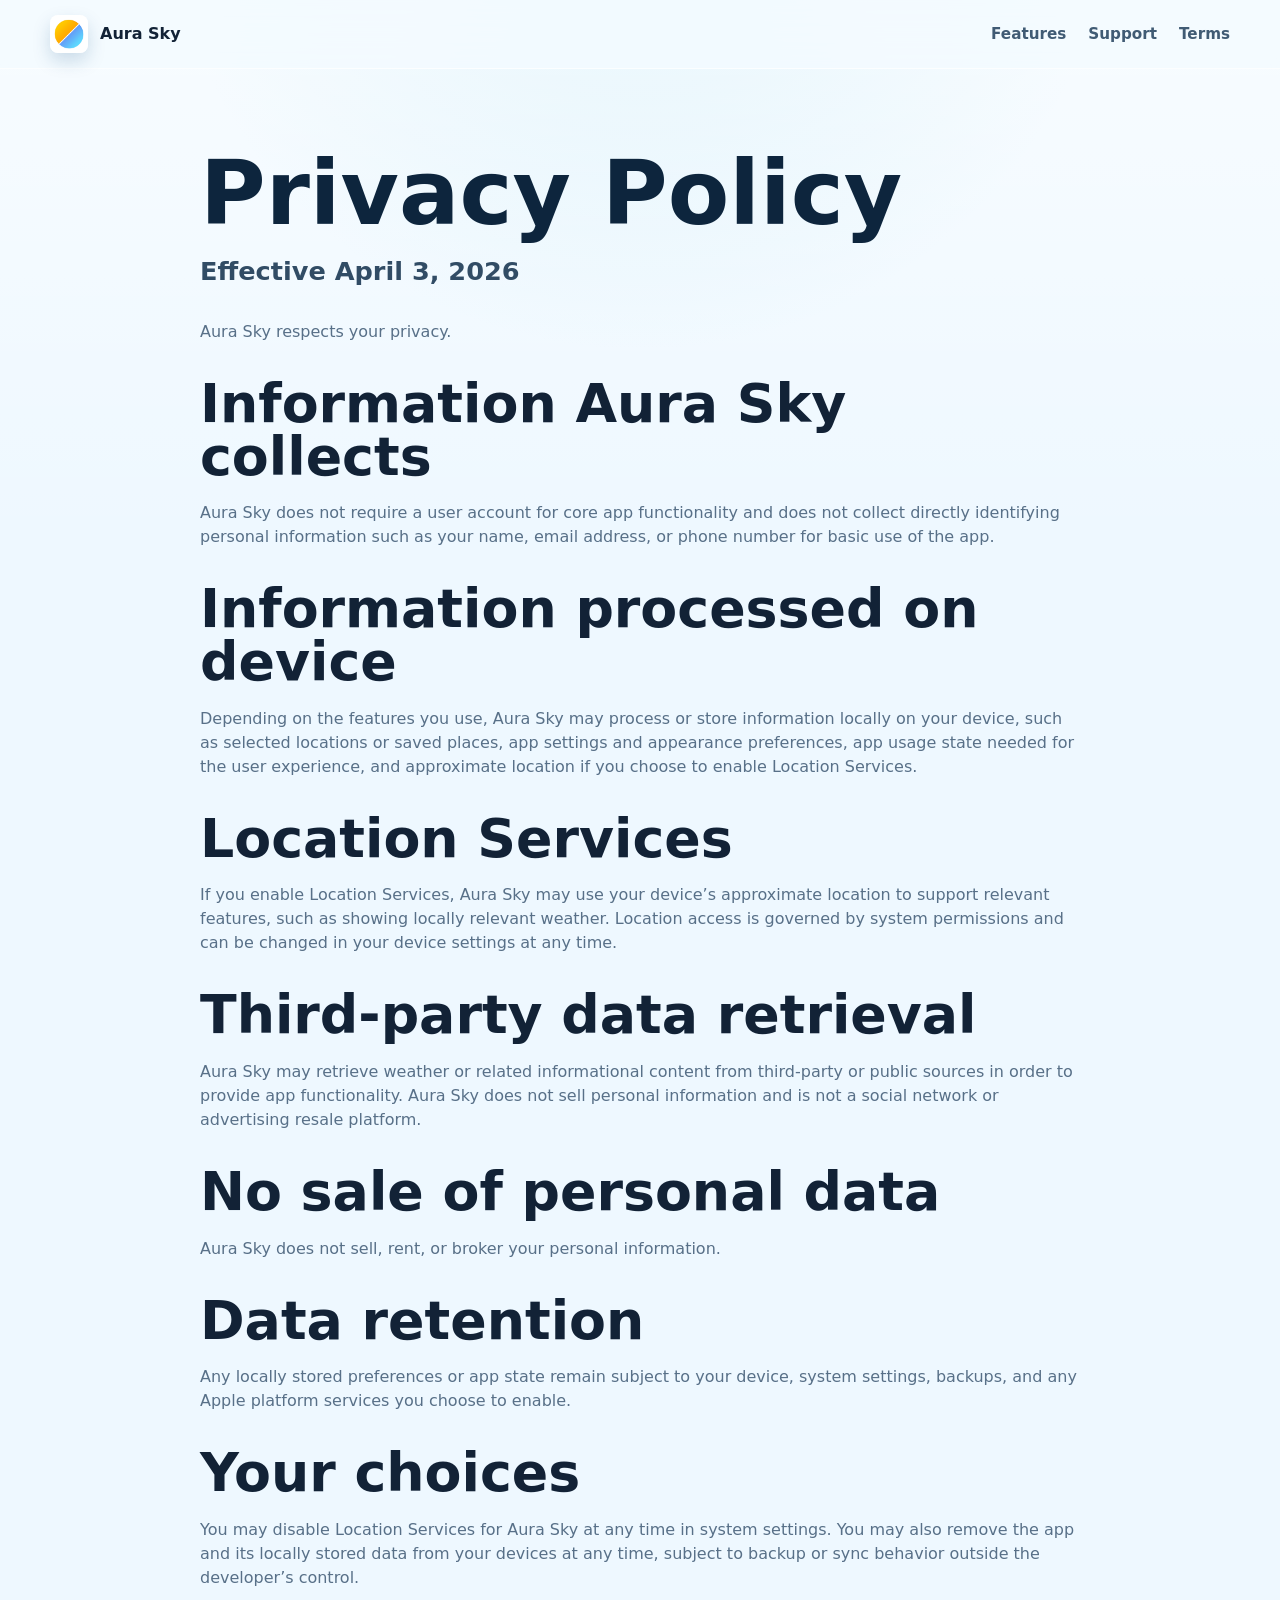
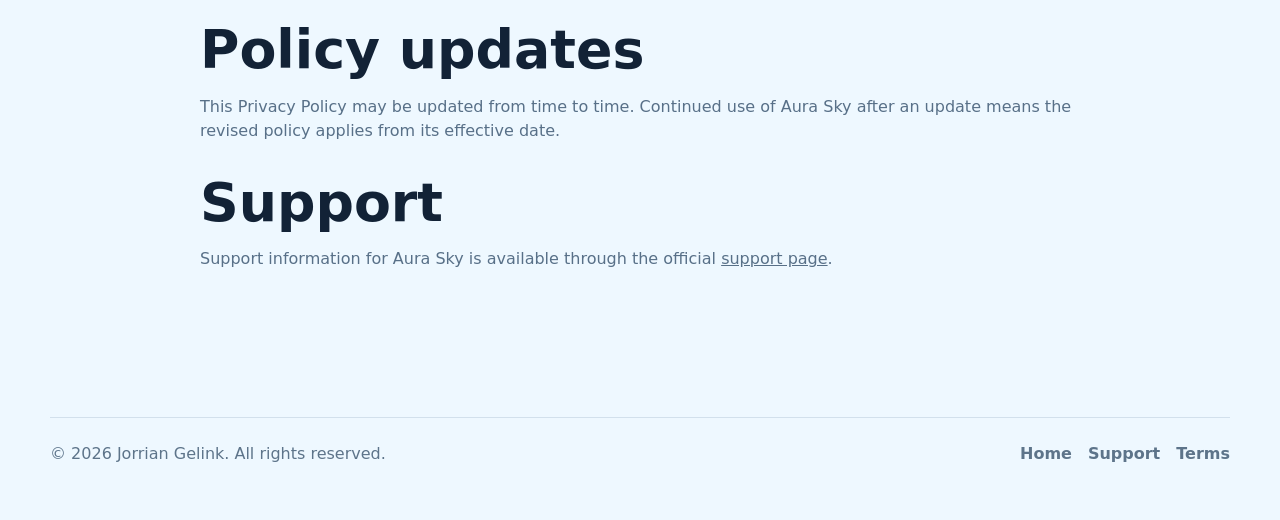
==== privacy/index.html @ de4a7c44 "feat(website): add Aura Sky GitHub Pages site - Why: provide a public Aura Sky marketing/support/pri" ====
<!doctype html>
<html lang="en">
  <head>
    <meta charset="utf-8">
    <meta name="viewport" content="width=device-width, initial-scale=1">
    <title>Privacy Policy - Aura Sky</title>
    <meta name="description" content="Aura Sky privacy policy.">
    <link rel="icon" href="../assets/aura-sky/app-icon.png">
    <link rel="stylesheet" href="../assets/aura-sky/site.css">
  </head>
  <body>
    <header class="site-header">
      <nav class="nav" aria-label="Primary">
        <a class="brand" href="../" aria-label="Aura Sky home">
          <img src="../assets/aura-sky/app-icon.png" alt="">
          <span>Aura Sky</span>
        </a>
        <div class="nav-links">
          <a class="nav-optional" href="../#features">Features</a>
          <a href="../support/">Support</a>
          <a href="../terms/">Terms</a>
        </div>
      </nav>
    </header>

    <main class="legal-page">
      <h1>Privacy Policy</h1>
      <p class="lead">Effective April 3, 2026</p>

      <section class="legal-copy">
        <p>Aura Sky respects your privacy.</p>

        <h2>Information Aura Sky collects</h2>
        <p>Aura Sky does not require a user account for core app functionality and does not collect directly identifying personal information such as your name, email address, or phone number for basic use of the app.</p>

        <h2>Information processed on device</h2>
        <p>Depending on the features you use, Aura Sky may process or store information locally on your device, such as selected locations or saved places, app settings and appearance preferences, app usage state needed for the user experience, and approximate location if you choose to enable Location Services.</p>

        <h2>Location Services</h2>
        <p>If you enable Location Services, Aura Sky may use your device’s approximate location to support relevant features, such as showing locally relevant weather. Location access is governed by system permissions and can be changed in your device settings at any time.</p>

        <h2>Third-party data retrieval</h2>
        <p>Aura Sky may retrieve weather or related informational content from third-party or public sources in order to provide app functionality. Aura Sky does not sell personal information and is not a social network or advertising resale platform.</p>

        <h2>No sale of personal data</h2>
        <p>Aura Sky does not sell, rent, or broker your personal information.</p>

        <h2>Data retention</h2>
        <p>Any locally stored preferences or app state remain subject to your device, system settings, backups, and any Apple platform services you choose to enable.</p>

        <h2>Your choices</h2>
        <p>You may disable Location Services for Aura Sky at any time in system settings. You may also remove the app and its locally stored data from your devices at any time, subject to backup or sync behavior outside the developer’s control.</p>

        <h2>Policy updates</h2>
        <p>This Privacy Policy may be updated from time to time. Continued use of Aura Sky after an update means the revised policy applies from its effective date.</p>

        <h2>Support</h2>
        <p>Support information for Aura Sky is available through the official <a href="../support/">support page</a>.</p>
      </section>
    </main>

    <footer class="site-footer">
      <div class="footer-inner">
        <span>© 2026 Jorrian Gelink. All rights reserved.</span>
        <div class="footer-links">
          <a href="../">Home</a>
          <a href="../support/">Support</a>
          <a href="../terms/">Terms</a>
        </div>
      </div>
    </footer>
  </body>
</html>
---- assets/aura-sky/site.css ----
:root {
  color-scheme: light;
  --bg: #eef8ff;
  --bg-strong: #dff2fb;
  --surface: #ffffff;
  --surface-soft: #f8fbff;
  --ink: #122236;
  --muted: #587088;
  --line: rgba(36, 82, 118, 0.14);
  --blue: #0c6cf2;
  --blue-deep: #084db6;
  --teal: #0f8b9f;
  --green: #4e9a7f;
  --shadow: 0 22px 70px rgba(23, 72, 112, 0.16);
  --radius: 8px;
  --max: 1180px;
  font-family: Inter, ui-sans-serif, system-ui, -apple-system, BlinkMacSystemFont, "SF Pro Text", "Helvetica Neue", Arial, sans-serif;
}

* {
  box-sizing: border-box;
}

html {
  scroll-behavior: smooth;
}

body {
  margin: 0;
  background:
    linear-gradient(180deg, rgba(255, 255, 255, 0.58) 0%, rgba(238, 248, 255, 0) 34rem),
    radial-gradient(circle at 50% -8rem, rgba(117, 206, 233, 0.28), transparent 30rem),
    var(--bg);
  color: var(--ink);
  line-height: 1.5;
  text-rendering: optimizeLegibility;
}

img {
  display: block;
  max-width: 100%;
}

a {
  color: inherit;
}

.site-header {
  position: sticky;
  top: 0;
  z-index: 20;
  border-bottom: 1px solid rgba(255, 255, 255, 0.72);
  background: rgba(243, 250, 255, 0.82);
  backdrop-filter: blur(22px);
}

.nav {
  width: min(var(--max), calc(100% - 40px));
  min-height: 68px;
  margin: 0 auto;
  display: flex;
  align-items: center;
  justify-content: space-between;
  gap: 24px;
}

.brand {
  display: inline-flex;
  align-items: center;
  gap: 12px;
  text-decoration: none;
  font-weight: 760;
  color: var(--ink);
}

.brand img {
  width: 38px;
  height: 38px;
  border-radius: 8px;
  box-shadow: 0 8px 18px rgba(10, 70, 126, 0.18);
}

.nav-links {
  display: flex;
  align-items: center;
  justify-content: flex-end;
  gap: 22px;
  color: #405b74;
  font-size: 0.95rem;
  font-weight: 620;
}

.nav-links a {
  text-decoration: none;
}

.nav-links a:hover {
  color: var(--blue-deep);
}

.page-shell {
  overflow: hidden;
}

.section {
  width: min(var(--max), calc(100% - 40px));
  margin: 0 auto;
  padding: 92px 0;
}

.hero {
  display: grid;
  grid-template-columns: minmax(0, 0.88fr) minmax(520px, 1.12fr);
  gap: 56px;
  align-items: center;
  min-height: clamp(650px, calc(86vh - 68px), 780px);
  padding-top: 46px;
  padding-bottom: 34px;
}

.hero-copy {
  max-width: 560px;
}

h1,
h2,
h3,
p {
  margin-top: 0;
}

h1 {
  margin-bottom: 22px;
  font-size: clamp(4.1rem, 7.8vw, 8.4rem);
  line-height: 0.9;
  letter-spacing: 0;
  color: #0d253d;
}

.lead {
  margin-bottom: 22px;
  color: #314c65;
  font-size: clamp(1.25rem, 2vw, 1.72rem);
  line-height: 1.18;
  font-weight: 650;
}

.supporting {
  margin-bottom: 32px;
  color: var(--muted);
  font-size: 1.05rem;
}

.button-row {
  display: flex;
  flex-wrap: wrap;
  gap: 12px;
  align-items: center;
}

.button {
  min-height: 46px;
  display: inline-flex;
  align-items: center;
  justify-content: center;
  gap: 9px;
  padding: 12px 18px;
  border-radius: 8px;
  border: 1px solid transparent;
  text-decoration: none;
  font-weight: 720;
  white-space: nowrap;
}

.button.primary {
  background: var(--blue);
  color: white;
  box-shadow: 0 12px 24px rgba(12, 108, 242, 0.22);
}

.button.primary:hover {
  background: var(--blue-deep);
}

.button.secondary {
  border-color: rgba(12, 108, 242, 0.24);
  background: rgba(255, 255, 255, 0.78);
  color: var(--blue-deep);
}

.hero-media {
  position: relative;
  min-height: 520px;
}

.mac-frame {
  border: 1px solid rgba(255, 255, 255, 0.85);
  border-radius: var(--radius);
  background: linear-gradient(180deg, #ffffff, #edf7ff);
  box-shadow: var(--shadow);
  overflow: hidden;
}

.mac-chrome {
  height: 38px;
  display: flex;
  align-items: center;
  gap: 8px;
  padding: 0 14px;
  border-bottom: 1px solid var(--line);
  background: rgba(255, 255, 255, 0.7);
}

.dot {
  width: 10px;
  height: 10px;
  border-radius: 999px;
  background: #ff645e;
}

.dot:nth-child(2) {
  background: #ffbd45;
}

.dot:nth-child(3) {
  background: #39c96c;
}

.mac-frame img {
  aspect-ratio: 16 / 10;
  width: 100%;
  object-fit: cover;
}

.phone-stack {
  position: absolute;
  right: 2%;
  bottom: -42px;
  display: grid;
  grid-template-columns: repeat(2, minmax(0, 1fr));
  gap: 14px;
  width: min(34%, 255px);
}

.phone-shot {
  border: 8px solid #15293d;
  border-radius: 34px;
  background: #15293d;
  box-shadow: 0 24px 44px rgba(18, 50, 82, 0.24);
  overflow: hidden;
}

.phone-shot img {
  aspect-ratio: 1320 / 2868;
  width: 100%;
  object-fit: cover;
}

.phone-shot:nth-child(2) {
  transform: translateY(34px);
}

.section-heading {
  display: grid;
  grid-template-columns: minmax(0, 0.84fr) minmax(280px, 0.42fr);
  gap: 36px;
  align-items: end;
  margin-bottom: 34px;
}

h2 {
  margin-bottom: 0;
  font-size: clamp(2.2rem, 4.2vw, 4.1rem);
  line-height: 0.98;
  letter-spacing: 0;
}

.section-heading p,
.section-intro {
  margin: 0;
  color: var(--muted);
  font-size: 1rem;
}

.feature-grid {
  display: grid;
  grid-template-columns: repeat(4, minmax(0, 1fr));
  gap: 14px;
}

.feature-card,
.platform-card,
.info-card {
  border: 1px solid var(--line);
  border-radius: var(--radius);
  background: rgba(255, 255, 255, 0.78);
  box-shadow: 0 12px 30px rgba(21, 72, 111, 0.08);
}

.feature-card {
  min-height: 196px;
  padding: 24px;
}

.feature-icon {
  width: 40px;
  height: 40px;
  display: grid;
  place-items: center;
  margin-bottom: 28px;
  border: 1px solid rgba(12, 108, 242, 0.18);
  border-radius: 8px;
  background: #f1f8ff;
  color: var(--blue-deep);
}

.feature-icon svg {
  width: 22px;
  height: 22px;
}

.feature-card h3,
.platform-card h3,
.info-card h3 {
  margin-bottom: 8px;
  font-size: 1.05rem;
  line-height: 1.2;
}

.feature-card p,
.platform-card p,
.info-card p,
.legal-copy p,
.legal-copy li {
  color: var(--muted);
}

.split {
  display: grid;
  grid-template-columns: minmax(0, 1.08fr) minmax(360px, 0.62fr);
  gap: 36px;
  align-items: center;
}

.image-panel {
  border-radius: var(--radius);
  overflow: hidden;
  border: 1px solid rgba(255, 255, 255, 0.9);
  box-shadow: var(--shadow);
}

.image-panel img {
  width: 100%;
  aspect-ratio: 16 / 10;
  object-fit: cover;
}

.callout {
  padding: 32px;
  border-radius: var(--radius);
  border: 1px solid rgba(12, 108, 242, 0.16);
  background: linear-gradient(180deg, rgba(255, 255, 255, 0.82), rgba(247, 252, 255, 0.82));
}

.callout h2 {
  margin-bottom: 18px;
  font-size: clamp(2rem, 3vw, 3.2rem);
}

.check-list {
  display: grid;
  gap: 12px;
  padding: 0;
  margin: 24px 0 0;
  list-style: none;
  color: #39566f;
}

.check-list li {
  display: grid;
  grid-template-columns: 24px minmax(0, 1fr);
  gap: 10px;
  align-items: start;
}

.check-list li::before {
  content: "";
  width: 18px;
  height: 18px;
  margin-top: 3px;
  border-radius: 999px;
  background:
    linear-gradient(135deg, rgba(12, 108, 242, 0.96), rgba(15, 139, 159, 0.96));
  box-shadow: inset 0 0 0 5px rgba(255, 255, 255, 0.72);
}

.platform-grid {
  display: grid;
  grid-template-columns: repeat(5, minmax(0, 1fr));
  gap: 12px;
}

.platform-card {
  min-height: 150px;
  padding: 22px;
}

.platform-card p {
  margin-bottom: 0;
  font-size: 0.95rem;
}

.support-band {
  margin: 18px auto 0;
  padding: 44px;
  border-radius: var(--radius);
  background: #0c2a43;
  color: white;
  box-shadow: 0 20px 60px rgba(12, 42, 67, 0.24);
}

.support-band h2 {
  margin-bottom: 16px;
  color: white;
}

.support-band p {
  max-width: 780px;
  color: rgba(255, 255, 255, 0.78);
}

.support-band .button.secondary {
  background: rgba(255, 255, 255, 0.1);
  border-color: rgba(255, 255, 255, 0.24);
  color: white;
}

.site-footer {
  padding: 42px 0 54px;
  color: #5d748a;
}

.footer-inner {
  width: min(var(--max), calc(100% - 40px));
  margin: 0 auto;
  display: flex;
  flex-wrap: wrap;
  align-items: center;
  justify-content: space-between;
  gap: 18px;
  border-top: 1px solid var(--line);
  padding-top: 24px;
}

.footer-links {
  display: flex;
  flex-wrap: wrap;
  gap: 16px;
  font-weight: 650;
}

.footer-links a {
  text-decoration: none;
}

.legal-page {
  width: min(880px, calc(100% - 40px));
  margin: 0 auto;
  padding: 84px 0 88px;
}

.legal-page h1 {
  font-size: clamp(3rem, 7vw, 5.6rem);
}

.legal-copy {
  display: grid;
  gap: 18px;
  margin-top: 34px;
}

.info-grid {
  display: grid;
  grid-template-columns: repeat(2, minmax(0, 1fr));
  gap: 14px;
  margin-top: 34px;
}

.info-card {
  padding: 24px;
}

.info-card p {
  margin-bottom: 0;
}

.fine-print {
  font-size: 0.94rem;
  color: var(--muted);
}

@media (max-width: 980px) {
  .hero,
  .split,
  .section-heading {
    grid-template-columns: 1fr;
  }

  .hero {
    gap: 34px;
    min-height: auto;
    padding-top: 54px;
  }

  .hero-copy {
    max-width: 720px;
  }

  .hero-media {
    min-height: 420px;
  }

  .feature-grid,
  .platform-grid {
    grid-template-columns: repeat(2, minmax(0, 1fr));
  }

  .platform-grid .platform-card:last-child {
    grid-column: 1 / -1;
  }
}

@media (max-width: 720px) {
  .nav {
    width: min(100% - 28px, var(--max));
    min-height: 62px;
  }

  .nav-links {
    gap: 12px;
    font-size: 0.86rem;
  }

  .nav-links .nav-optional {
    display: none;
  }

  .section,
  .legal-page {
    width: min(100% - 28px, var(--max));
    padding: 62px 0;
  }

  h1 {
    font-size: clamp(3rem, 15vw, 4.6rem);
  }

  .hero {
    gap: 26px;
    padding-top: 42px;
    padding-bottom: 36px;
  }

  .lead {
    font-size: 1.18rem;
  }

  .supporting {
    margin-bottom: 26px;
  }

  .hero-media {
    min-height: 300px;
  }

  .phone-stack {
    width: 36%;
    right: 5%;
    bottom: -26px;
    gap: 8px;
  }

  .phone-shot {
    border-width: 5px;
    border-radius: 20px;
  }

  .feature-grid,
  .platform-grid,
  .info-grid {
    grid-template-columns: 1fr;
  }

  .feature-card {
    min-height: auto;
  }

  .support-band {
    padding: 28px;
  }

  .footer-inner {
    width: min(100% - 28px, var(--max));
  }
}

@media (max-width: 440px) {
  .brand span {
    display: none;
  }

  .nav-links {
    gap: 10px;
  }

  .button-row {
    align-items: stretch;
  }

  .button {
    width: 100%;
  }

  .hero-media {
    min-height: 300px;
  }
}
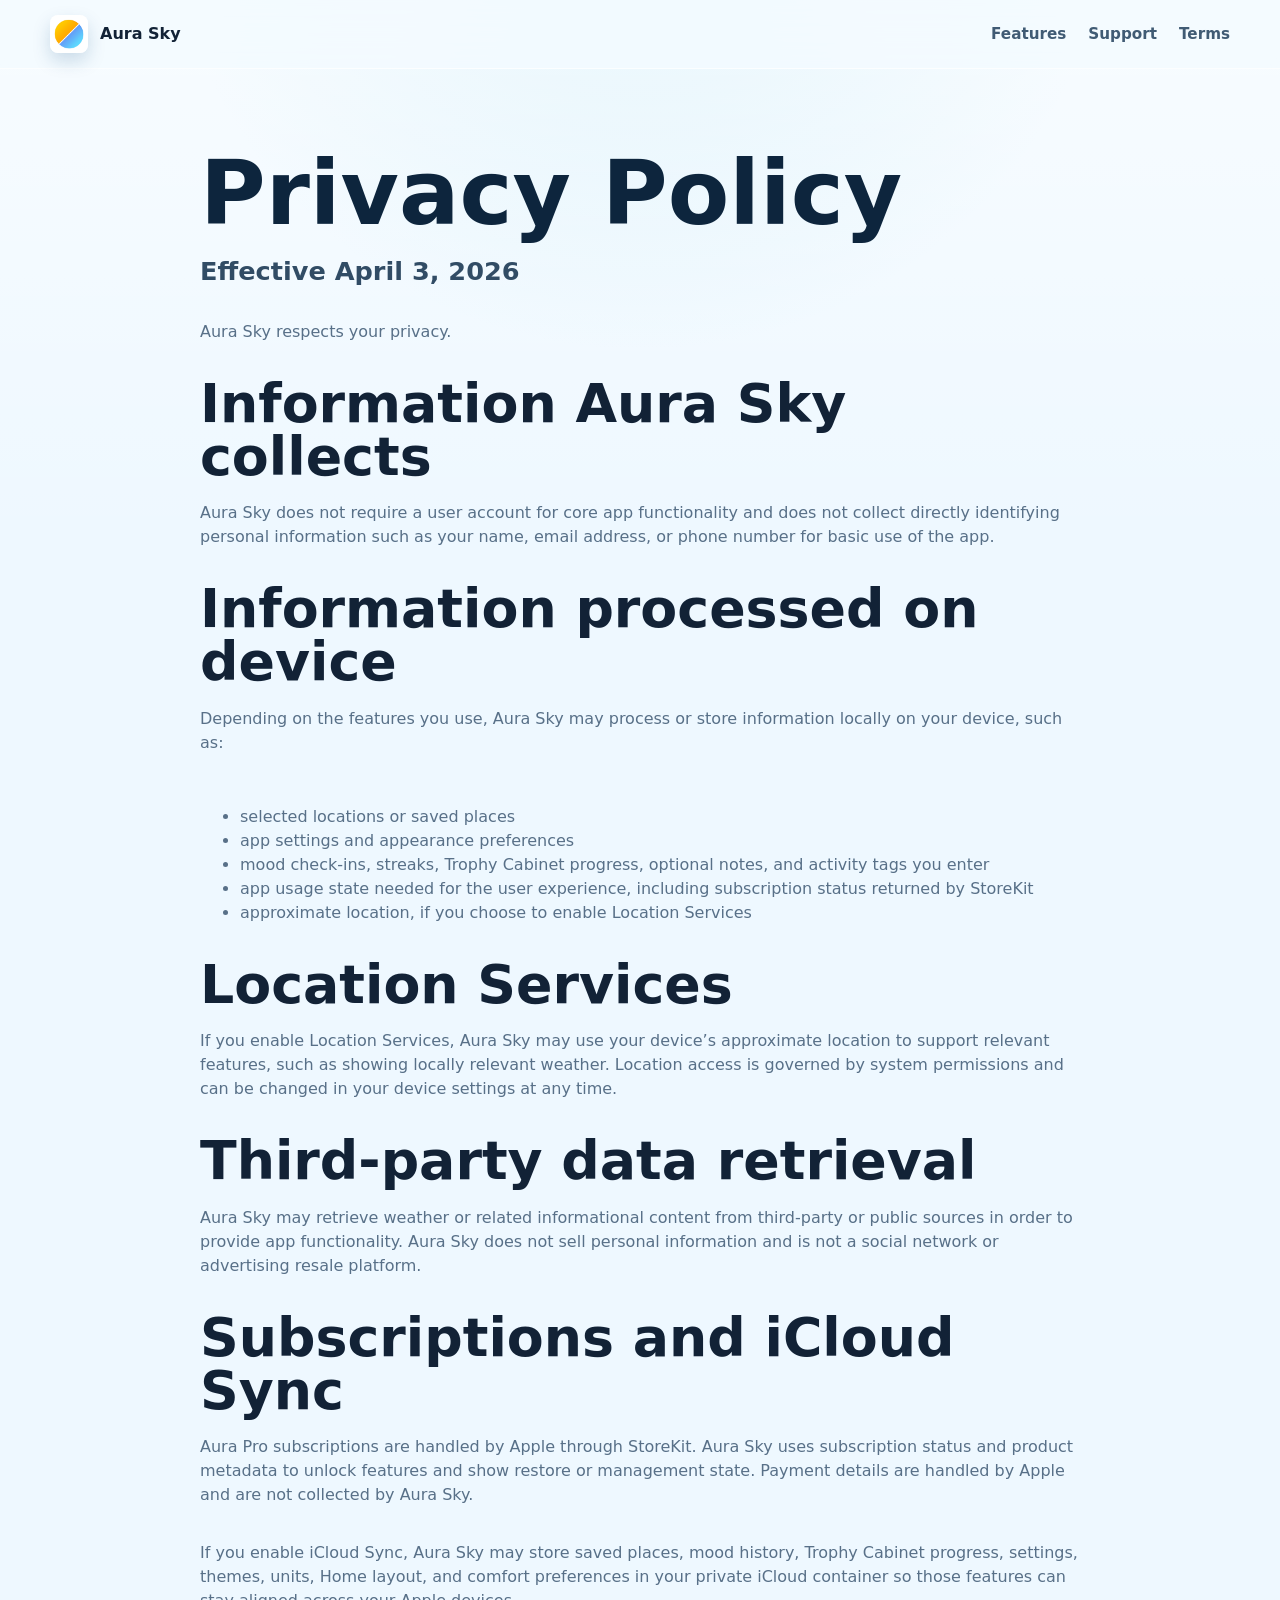
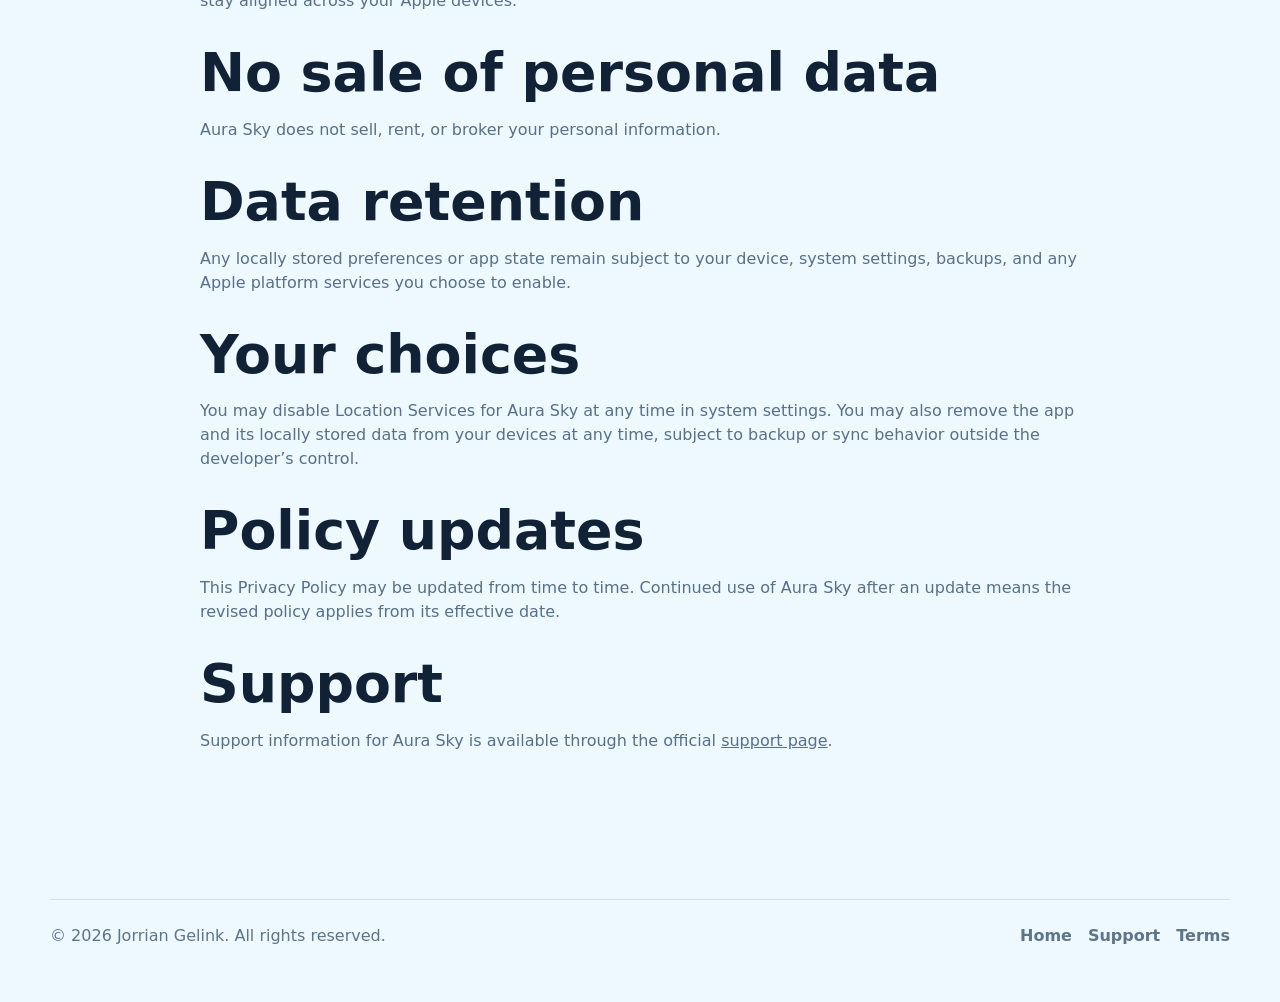
==== commit b684df3c: "feat(website): publish improved Aura Sky site" ====
--- a/privacy/index.html
+++ b/privacy/index.html
@@ -5,14 +5,22 @@
     <meta name="viewport" content="width=device-width, initial-scale=1">
     <title>Privacy Policy - Aura Sky</title>
     <meta name="description" content="Aura Sky privacy policy.">
+    <meta name="robots" content="index, follow">
+    <meta name="apple-itunes-app" content="app-id=6761404223">
+    <link rel="canonical" href="https://jorrian.github.io/aura-sky/privacy/">
+    <meta property="og:type" content="website">
+    <meta property="og:title" content="Privacy Policy - Aura Sky">
+    <meta property="og:description" content="How Aura Sky processes app data, location, subscriptions, and optional iCloud Sync.">
+    <meta property="og:url" content="https://jorrian.github.io/aura-sky/privacy/">
     <link rel="icon" href="../assets/aura-sky/app-icon.png">
     <link rel="stylesheet" href="../assets/aura-sky/site.css">
   </head>
   <body>
+    <a class="skip-link" href="#main-content">Skip to main content</a>
     <header class="site-header">
       <nav class="nav" aria-label="Primary">
         <a class="brand" href="../" aria-label="Aura Sky home">
-          <img src="../assets/aura-sky/app-icon.png" alt="">
+          <img src="../assets/aura-sky/app-icon.png" alt="" width="38" height="38" decoding="async">
           <span>Aura Sky</span>
         </a>
         <div class="nav-links">
@@ -23,7 +31,7 @@
       </nav>
     </header>
 
-    <main class="legal-page">
+    <main class="legal-page" id="main-content" tabindex="-1">
       <h1>Privacy Policy</h1>
       <p class="lead">Effective April 3, 2026</p>
 
@@ -34,13 +42,24 @@
         <p>Aura Sky does not require a user account for core app functionality and does not collect directly identifying personal information such as your name, email address, or phone number for basic use of the app.</p>
 
         <h2>Information processed on device</h2>
-        <p>Depending on the features you use, Aura Sky may process or store information locally on your device, such as selected locations or saved places, app settings and appearance preferences, app usage state needed for the user experience, and approximate location if you choose to enable Location Services.</p>
+        <p>Depending on the features you use, Aura Sky may process or store information locally on your device, such as:</p>
+        <ul>
+          <li>selected locations or saved places</li>
+          <li>app settings and appearance preferences</li>
+          <li>mood check-ins, streaks, Trophy Cabinet progress, optional notes, and activity tags you enter</li>
+          <li>app usage state needed for the user experience, including subscription status returned by StoreKit</li>
+          <li>approximate location, if you choose to enable Location Services</li>
+        </ul>
 
         <h2>Location Services</h2>
         <p>If you enable Location Services, Aura Sky may use your device’s approximate location to support relevant features, such as showing locally relevant weather. Location access is governed by system permissions and can be changed in your device settings at any time.</p>
 
         <h2>Third-party data retrieval</h2>
         <p>Aura Sky may retrieve weather or related informational content from third-party or public sources in order to provide app functionality. Aura Sky does not sell personal information and is not a social network or advertising resale platform.</p>
+
+        <h2>Subscriptions and iCloud Sync</h2>
+        <p>Aura Pro subscriptions are handled by Apple through StoreKit. Aura Sky uses subscription status and product metadata to unlock features and show restore or management state. Payment details are handled by Apple and are not collected by Aura Sky.</p>
+        <p>If you enable iCloud Sync, Aura Sky may store saved places, mood history, Trophy Cabinet progress, settings, themes, units, Home layout, and comfort preferences in your private iCloud container so those features can stay aligned across your Apple devices.</p>
 
         <h2>No sale of personal data</h2>
         <p>Aura Sky does not sell, rent, or broker your personal information.</p>
--- a/assets/aura-sky/site.css
+++ b/assets/aura-sky/site.css
@@ -45,6 +45,34 @@
   color: inherit;
 }
 
+.skip-link {
+  position: fixed;
+  top: 12px;
+  left: 12px;
+  z-index: 100;
+  padding: 10px 14px;
+  border-radius: 8px;
+  background: var(--ink);
+  color: white;
+  font-weight: 720;
+  text-decoration: none;
+  transform: translateY(-180%);
+}
+
+.skip-link:focus {
+  transform: translateY(0);
+}
+
+a:focus-visible {
+  outline: 3px solid var(--blue);
+  outline-offset: 4px;
+}
+
+.page-shell:focus,
+.legal-page:focus {
+  outline: none;
+}
+
 .site-header {
   position: sticky;
   top: 0;
@@ -625,3 +653,9 @@
     min-height: 300px;
   }
 }
+
+@media (prefers-reduced-motion: reduce) {
+  html {
+    scroll-behavior: auto;
+  }
+}
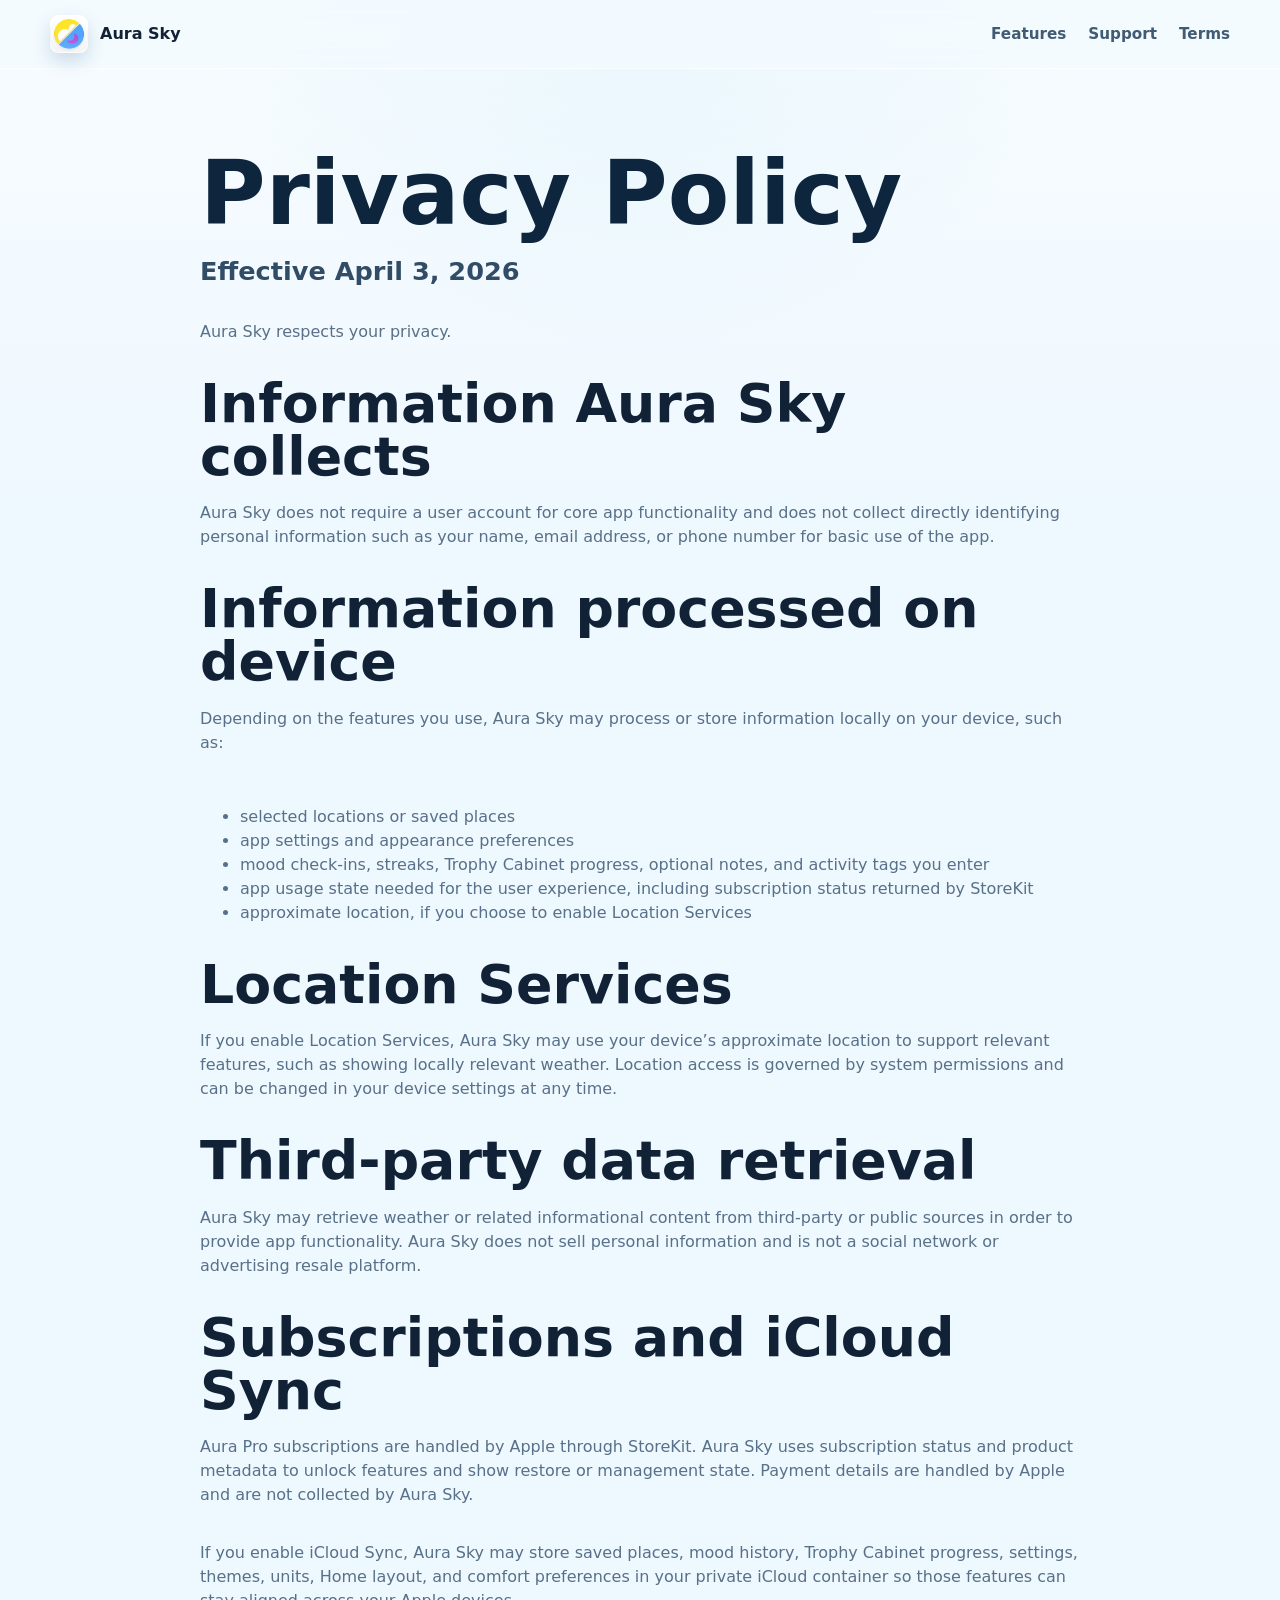
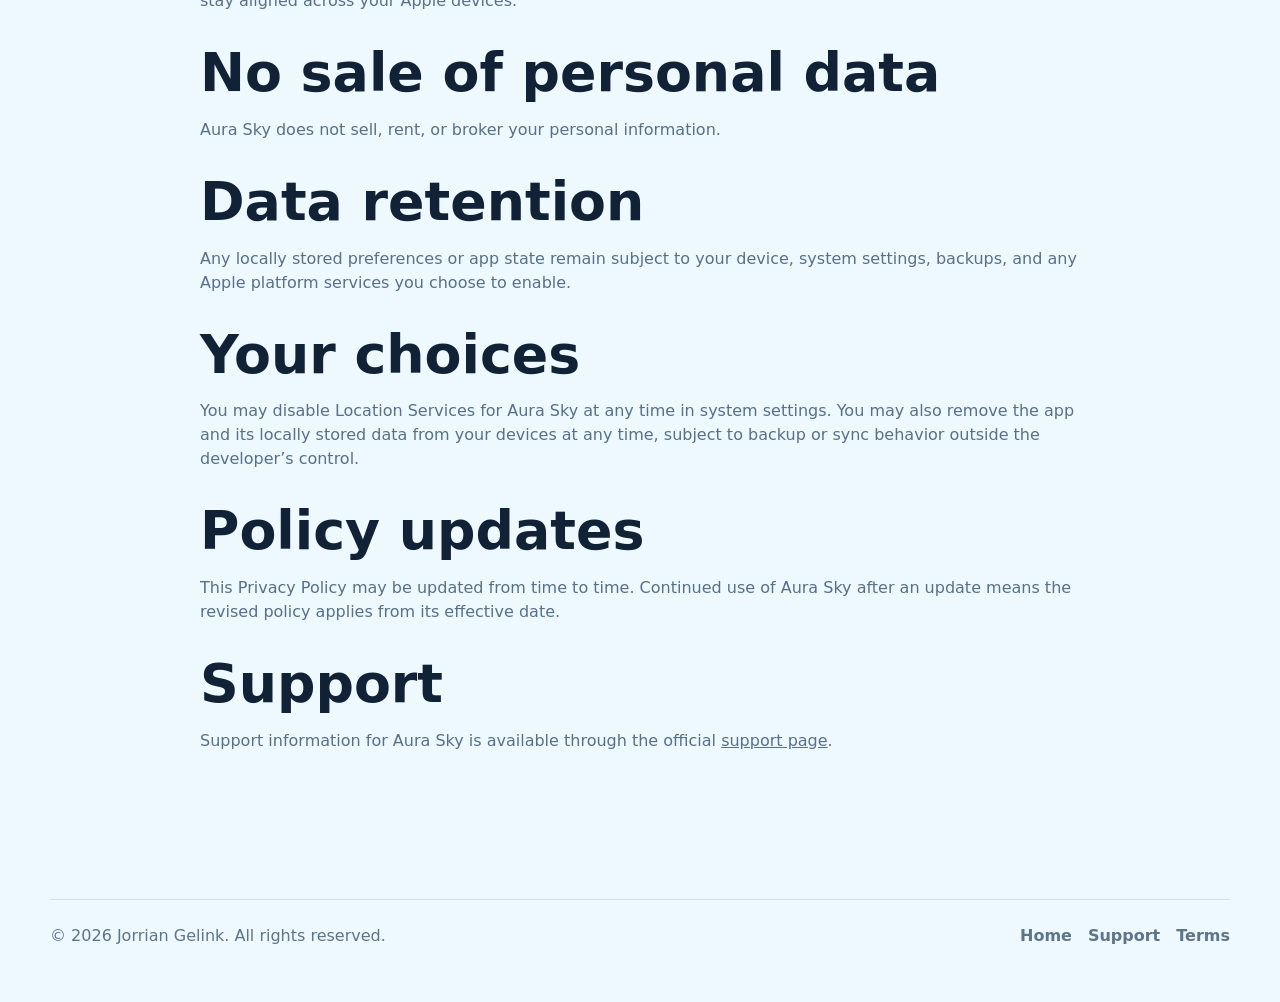
==== commit df9e0f77: "fix(website): refresh cached icon and styles across pages Version shared asset URLs so returning vis" ====
--- a/privacy/index.html
+++ b/privacy/index.html
@@ -12,15 +12,15 @@
     <meta property="og:title" content="Privacy Policy - Aura Sky">
     <meta property="og:description" content="How Aura Sky processes app data, location, subscriptions, and optional iCloud Sync.">
     <meta property="og:url" content="https://jorrian.github.io/aura-sky/privacy/">
-    <link rel="icon" href="../assets/aura-sky/app-icon.png">
-    <link rel="stylesheet" href="../assets/aura-sky/site.css">
+    <link rel="icon" href="../assets/aura-sky/app-icon.png?v=20260916">
+    <link rel="stylesheet" href="../assets/aura-sky/site.css?v=20260916">
   </head>
   <body>
     <a class="skip-link" href="#main-content">Skip to main content</a>
     <header class="site-header">
       <nav class="nav" aria-label="Primary">
         <a class="brand" href="../" aria-label="Aura Sky home">
-          <img src="../assets/aura-sky/app-icon.png" alt="" width="38" height="38" decoding="async">
+          <img src="../assets/aura-sky/app-icon.png?v=20260916" alt="" width="38" height="38" decoding="async">
           <span>Aura Sky</span>
         </a>
         <div class="nav-links">
--- a/assets/aura-sky/site.css
+++ b/assets/aura-sky/site.css
@@ -39,6 +39,7 @@
 img {
   display: block;
   max-width: 100%;
+  height: auto;
 }
 
 a {
@@ -126,8 +127,8 @@
   color: var(--blue-deep);
 }
 
-.page-shell {
-  overflow: hidden;
+.section[id] {
+  scroll-margin-top: 90px;
 }
 
 .section {
@@ -138,8 +139,8 @@
 
 .hero {
   display: grid;
-  grid-template-columns: minmax(0, 0.88fr) minmax(520px, 1.12fr);
-  gap: 56px;
+  grid-template-columns: minmax(0, 0.8fr) minmax(0, 1.2fr);
+  gap: 40px;
   align-items: center;
   min-height: clamp(650px, calc(86vh - 68px), 780px);
   padding-top: 46px;
@@ -159,7 +160,7 @@
 
 h1 {
   margin-bottom: 22px;
-  font-size: clamp(4.1rem, 7.8vw, 8.4rem);
+  font-size: clamp(3.8rem, 6vw, 6.4rem);
   line-height: 0.9;
   letter-spacing: 0;
   color: #0d253d;
@@ -216,76 +217,76 @@
   color: var(--blue-deep);
 }
 
-.hero-media {
-  position: relative;
-  min-height: 520px;
-}
-
-.mac-frame {
-  border: 1px solid rgba(255, 255, 255, 0.85);
-  border-radius: var(--radius);
-  background: linear-gradient(180deg, #ffffff, #edf7ff);
+.hero-logo {
+  width: 88px;
+  height: 88px;
+  margin-bottom: 24px;
+}
+
+.hero-media,
+.phone-gallery figure {
+  min-width: 0;
+  margin: 0;
+}
+
+.screenshot-link {
+  display: block;
+  border-radius: 16px;
   box-shadow: var(--shadow);
-  overflow: hidden;
-}
-
-.mac-chrome {
-  height: 38px;
-  display: flex;
-  align-items: center;
-  gap: 8px;
-  padding: 0 14px;
+}
+
+.screenshot-link img {
+  width: 100%;
+  height: auto;
+  border-radius: inherit;
+}
+
+figcaption {
+  margin-top: 16px;
+  color: var(--muted);
+  font-size: 0.88rem;
+  text-align: center;
+}
+
+.os27-section {
+  display: grid;
+  grid-template-columns: minmax(0, 1fr) minmax(0, 1fr);
+  align-items: center;
+  gap: 72px;
+  border-top: 1px solid var(--line);
   border-bottom: 1px solid var(--line);
-  background: rgba(255, 255, 255, 0.7);
-}
-
-.dot {
-  width: 10px;
-  height: 10px;
-  border-radius: 999px;
-  background: #ff645e;
-}
-
-.dot:nth-child(2) {
-  background: #ffbd45;
-}
-
-.dot:nth-child(3) {
-  background: #39c96c;
-}
-
-.mac-frame img {
-  aspect-ratio: 16 / 10;
-  width: 100%;
-  object-fit: cover;
-}
-
-.phone-stack {
-  position: absolute;
-  right: 2%;
-  bottom: -42px;
+}
+
+.eyebrow {
+  color: var(--blue-deep);
+  font-size: 0.9rem;
+  font-weight: 750;
+  letter-spacing: 0.08em;
+  text-transform: uppercase;
+}
+
+.os27-copy h2 {
+  margin-bottom: 24px;
+  font-size: clamp(2.2rem, 4vw, 3.6rem);
+  line-height: 1.08;
+}
+
+.release-note {
+  margin: 26px 0 0;
+  color: var(--muted);
+  font-size: 0.88rem;
+}
+
+.phone-gallery {
   display: grid;
   grid-template-columns: repeat(2, minmax(0, 1fr));
-  gap: 14px;
-  width: min(34%, 255px);
-}
-
-.phone-shot {
-  border: 8px solid #15293d;
-  border-radius: 34px;
-  background: #15293d;
-  box-shadow: 0 24px 44px rgba(18, 50, 82, 0.24);
-  overflow: hidden;
-}
-
-.phone-shot img {
-  aspect-ratio: 1320 / 2868;
-  width: 100%;
-  object-fit: cover;
-}
-
-.phone-shot:nth-child(2) {
-  transform: translateY(34px);
+  gap: 24px;
+  width: min(100%, 440px);
+  justify-self: center;
+}
+
+.phone-gallery .screenshot-link {
+  border-radius: 22px;
 }
 
 .section-heading {
@@ -379,8 +380,7 @@
 
 .image-panel img {
   width: 100%;
-  aspect-ratio: 16 / 10;
-  object-fit: cover;
+  height: auto;
 }
 
 .callout {
@@ -529,6 +529,7 @@
 
 @media (max-width: 980px) {
   .hero,
+  .os27-section,
   .split,
   .section-heading {
     grid-template-columns: 1fr;
@@ -544,8 +545,8 @@
     max-width: 720px;
   }
 
-  .hero-media {
-    min-height: 420px;
+  .os27-section {
+    gap: 36px;
   }
 
   .feature-grid,
@@ -597,20 +598,8 @@
     margin-bottom: 26px;
   }
 
-  .hero-media {
-    min-height: 300px;
-  }
-
-  .phone-stack {
-    width: 36%;
-    right: 5%;
-    bottom: -26px;
-    gap: 8px;
-  }
-
-  .phone-shot {
-    border-width: 5px;
-    border-radius: 20px;
+  .phone-gallery {
+    gap: 16px;
   }
 
   .feature-grid,
@@ -633,10 +622,6 @@
 }
 
 @media (max-width: 440px) {
-  .brand span {
-    display: none;
-  }
-
   .nav-links {
     gap: 10px;
   }
@@ -647,10 +632,6 @@
 
   .button {
     width: 100%;
-  }
-
-  .hero-media {
-    min-height: 300px;
   }
 }
 
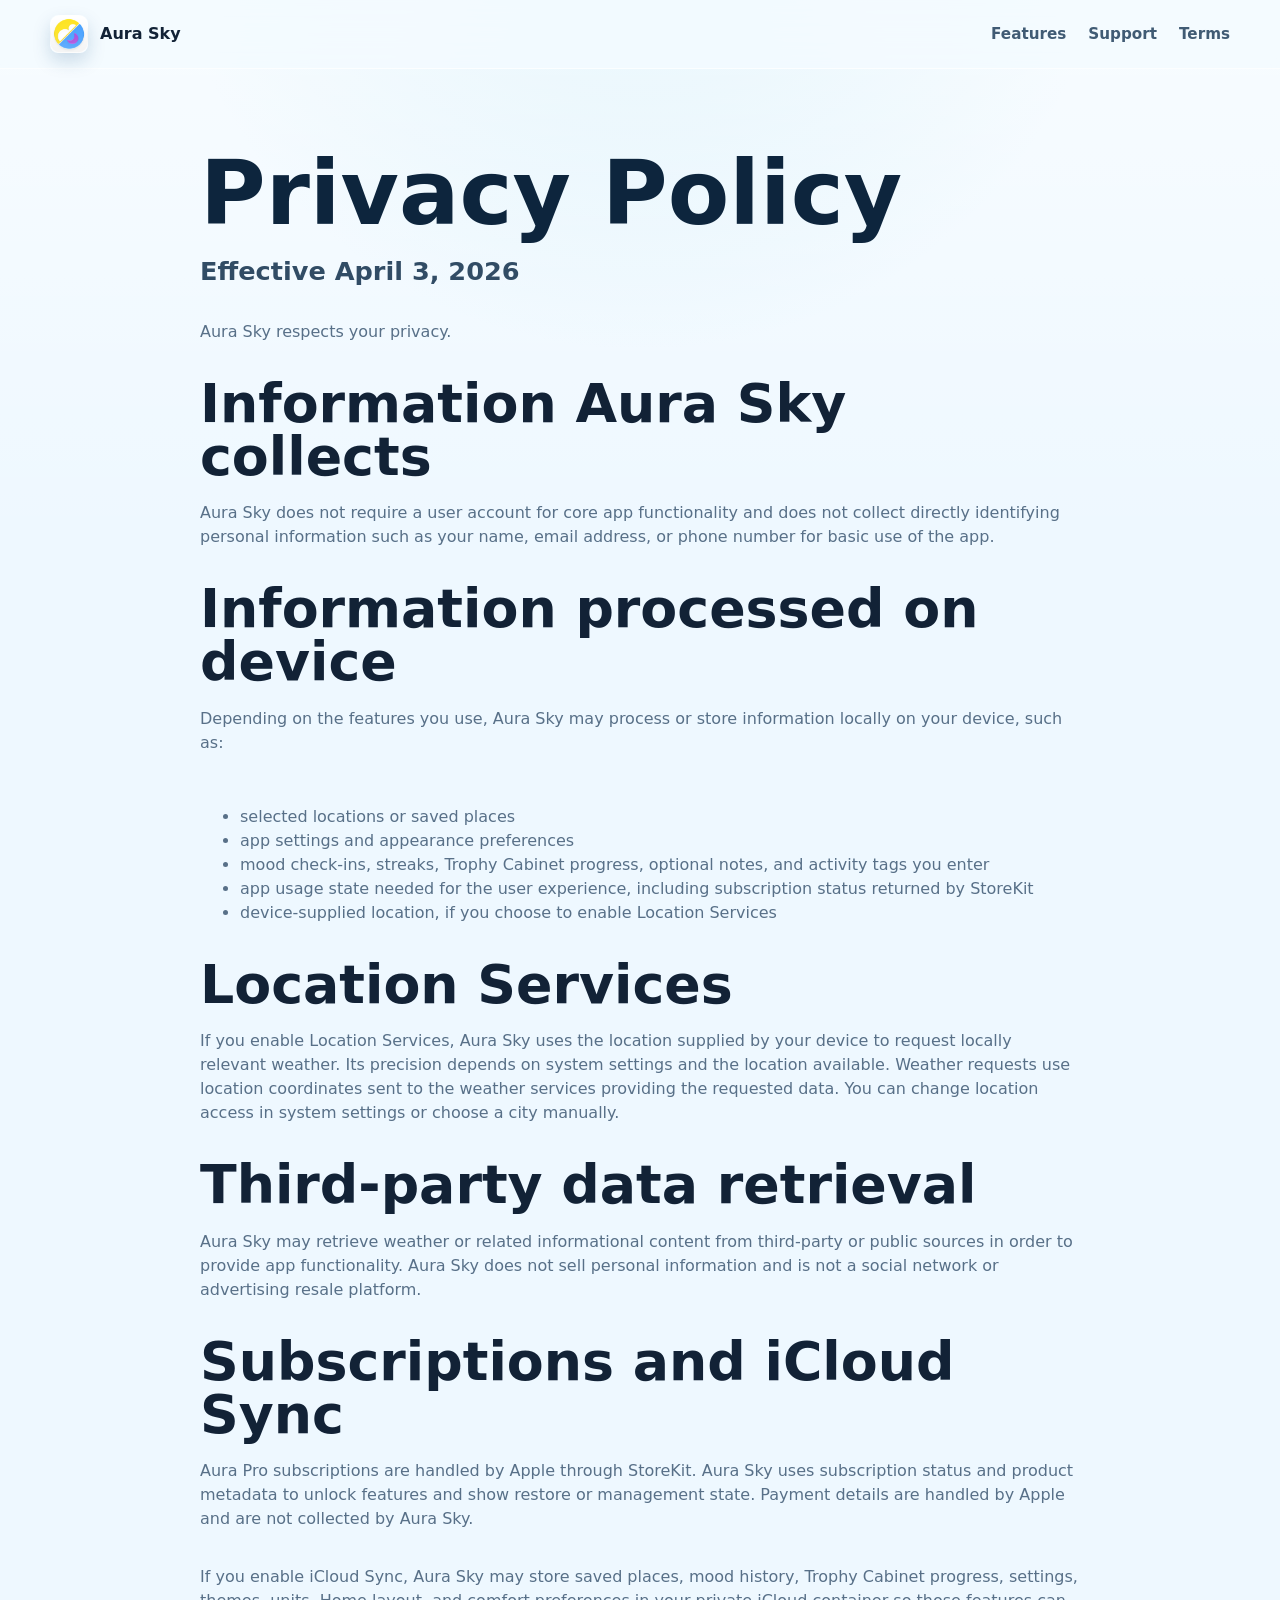
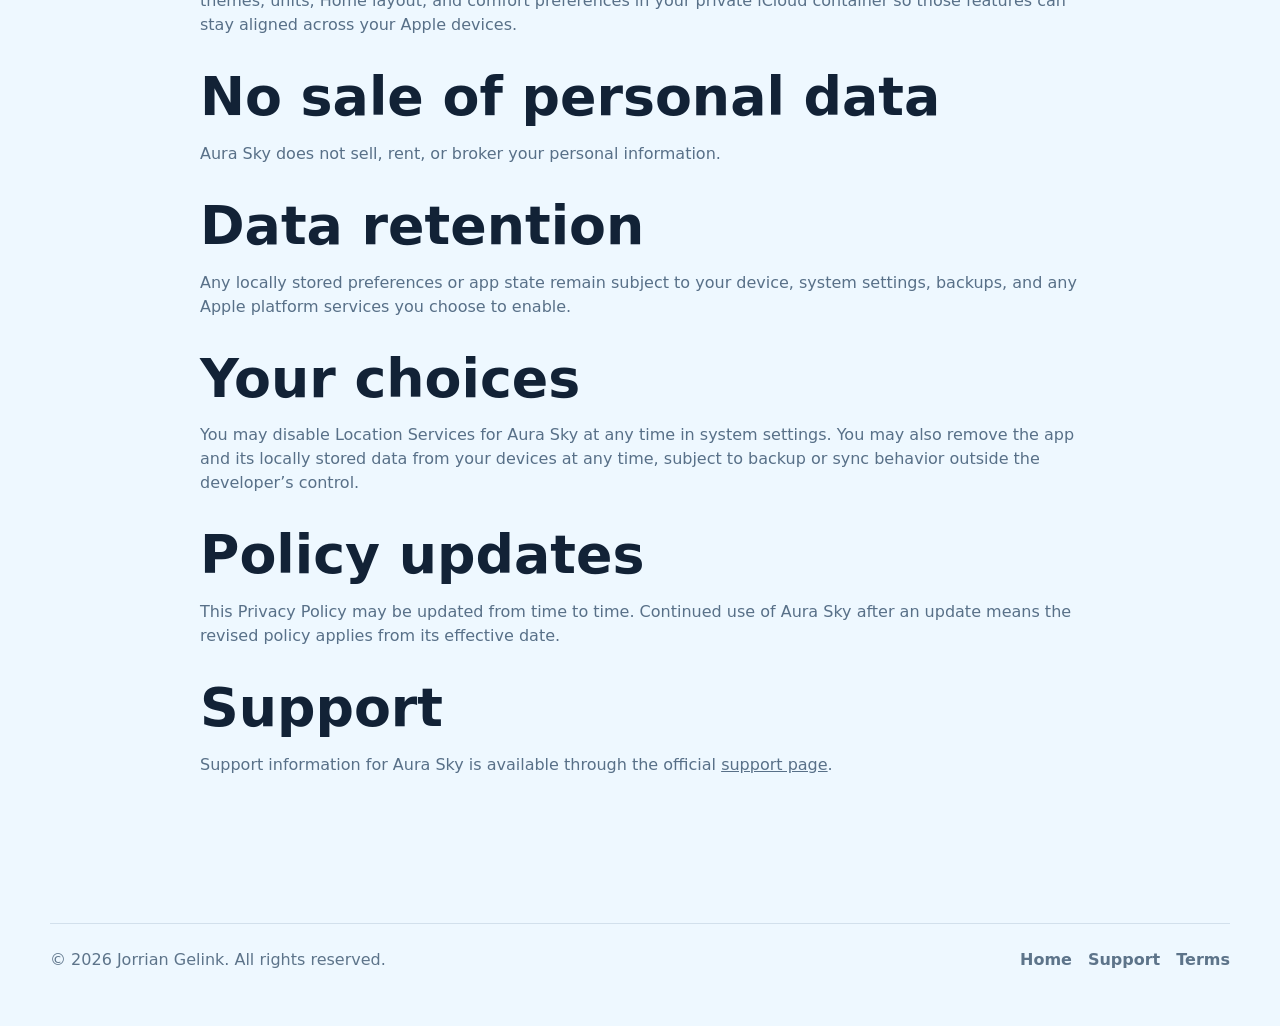
==== commit f24b2382: "fix(support): add help route and clarify location privacy - Provide a public support route required " ====
--- a/privacy/index.html
+++ b/privacy/index.html
@@ -13,7 +13,7 @@
     <meta property="og:description" content="How Aura Sky processes app data, location, subscriptions, and optional iCloud Sync.">
     <meta property="og:url" content="https://jorrian.github.io/aura-sky/privacy/">
     <link rel="icon" href="../assets/aura-sky/app-icon.png?v=20260916">
-    <link rel="stylesheet" href="../assets/aura-sky/site.css?v=20260916">
+    <link rel="stylesheet" href="../assets/aura-sky/site.css?v=20261007-duo">
   </head>
   <body>
     <a class="skip-link" href="#main-content">Skip to main content</a>
@@ -48,11 +48,11 @@
           <li>app settings and appearance preferences</li>
           <li>mood check-ins, streaks, Trophy Cabinet progress, optional notes, and activity tags you enter</li>
           <li>app usage state needed for the user experience, including subscription status returned by StoreKit</li>
-          <li>approximate location, if you choose to enable Location Services</li>
+          <li>device-supplied location, if you choose to enable Location Services</li>
         </ul>
 
         <h2>Location Services</h2>
-        <p>If you enable Location Services, Aura Sky may use your device’s approximate location to support relevant features, such as showing locally relevant weather. Location access is governed by system permissions and can be changed in your device settings at any time.</p>
+        <p>If you enable Location Services, Aura Sky uses the location supplied by your device to request locally relevant weather. Its precision depends on system settings and the location available. Weather requests use location coordinates sent to the weather services providing the requested data. You can change location access in system settings or choose a city manually.</p>
 
         <h2>Third-party data retrieval</h2>
         <p>Aura Sky may retrieve weather or related informational content from third-party or public sources in order to provide app functionality. Aura Sky does not sell personal information and is not a social network or advertising resale platform.</p>
--- a/assets/aura-sky/site.css
+++ b/assets/aura-sky/site.css
@@ -248,6 +248,112 @@
   text-align: center;
 }
 
+.hero-carousel-stage {
+  height: clamp(360px, 42vw, 520px);
+  touch-action: pan-y pinch-zoom;
+}
+
+.hero-carousel-slide,
+.hero-carousel-image-link {
+  display: flex;
+  align-items: center;
+  justify-content: center;
+  width: 100%;
+  height: 100%;
+}
+
+.hero-carousel-slide[hidden],
+.hero-carousel-controls[hidden] {
+  display: none;
+}
+
+.hero-carousel-slide {
+  animation: hero-carousel-reveal 160ms ease-out;
+}
+
+.hero-carousel-image-link img {
+  width: auto;
+  height: auto;
+  max-width: 100%;
+  max-height: 100%;
+  border-radius: 16px;
+  box-shadow: var(--shadow);
+}
+
+.hero-carousel-controls {
+  display: grid;
+  grid-template-columns: 44px minmax(0, 1fr) 44px;
+  align-items: center;
+  gap: 8px;
+  margin-top: 24px;
+}
+
+.hero-carousel-platforms {
+  display: flex;
+  flex-wrap: wrap;
+  justify-content: center;
+  gap: 4px;
+}
+
+.hero-carousel-controls button {
+  min-width: 44px;
+  min-height: 44px;
+  padding: 8px 12px;
+  border: 1px solid transparent;
+  border-radius: 8px;
+  background: transparent;
+  color: var(--muted);
+  font: inherit;
+  font-size: 0.88rem;
+  font-weight: 650;
+  line-height: 1.25;
+  cursor: pointer;
+}
+
+.hero-carousel-controls button:hover {
+  background: var(--surface-soft);
+  color: var(--blue-deep);
+}
+
+.hero-carousel-controls button[aria-pressed="true"] {
+  border-color: rgba(12, 108, 242, 0.24);
+  background: var(--surface);
+  color: var(--blue-deep);
+}
+
+.hero-carousel-controls button:focus-visible {
+  outline: 3px solid var(--blue);
+  outline-offset: 3px;
+}
+
+.hero-carousel-controls .hero-carousel-arrow {
+  display: grid;
+  place-items: center;
+  padding: 10px;
+}
+
+.hero-carousel-arrow svg {
+  width: 22px;
+  height: 22px;
+}
+
+.hero-carousel-caption,
+.hero-carousel-fallback {
+  margin: 16px 0 0;
+  color: var(--muted);
+  font-size: 0.88rem;
+  text-align: center;
+}
+
+.hero-carousel-caption {
+  min-height: 3em;
+}
+
+@keyframes hero-carousel-reveal {
+  from { opacity: 0; }
+  to { opacity: 1; }
+}
+
 .os27-section {
   display: grid;
   grid-template-columns: minmax(0, 1fr) minmax(0, 1fr);
@@ -622,6 +728,19 @@
 }
 
 @media (max-width: 440px) {
+  .hero-carousel-platforms {
+    display: grid;
+    grid-template-columns: repeat(2, minmax(0, 1fr));
+  }
+
+  .hero-carousel-controls button {
+    padding: 8px;
+  }
+
+  .hero-carousel-caption {
+    min-height: 4.5em;
+  }
+
   .nav-links {
     gap: 10px;
   }
@@ -636,7 +755,21 @@
 }
 
 @media (prefers-reduced-motion: reduce) {
+  .hero-carousel-slide {
+    animation: none;
+  }
+
   html {
     scroll-behavior: auto;
   }
 }
+
+.duo-section { border-top: 1px solid var(--line); border-bottom: 1px solid var(--line); }
+.duo-gallery { display: grid; grid-template-columns: minmax(0, 2.06fr) minmax(0, 1fr); gap: 32px; align-items: start; }
+.duo-gallery figure { margin: 0; min-width: 0; }
+@media (max-width: 720px) {
+  .duo-gallery { grid-template-columns: 1fr; gap: 32px; }
+  .duo-gallery figure:last-child { width: min(100%, 300px); justify-self: center; }
+}
+
+#duo-help { scroll-margin-top: 90px; }
